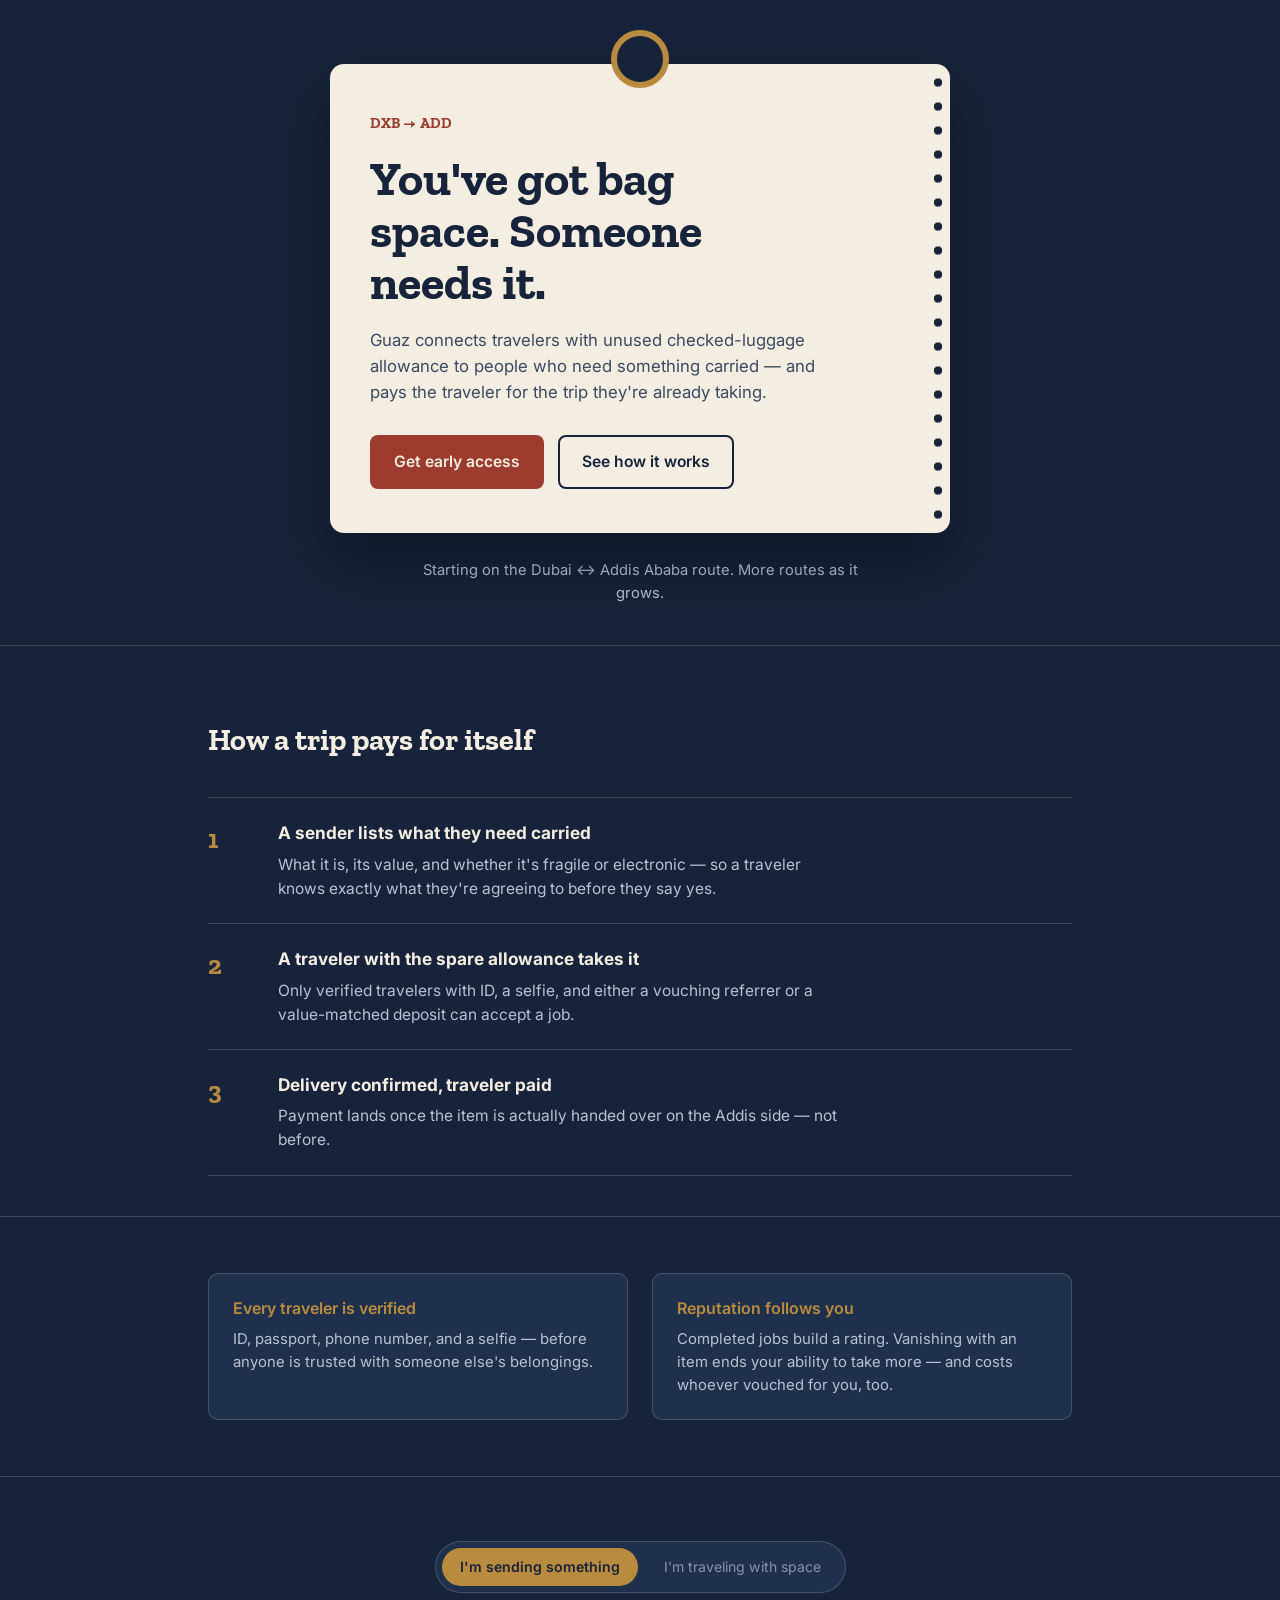
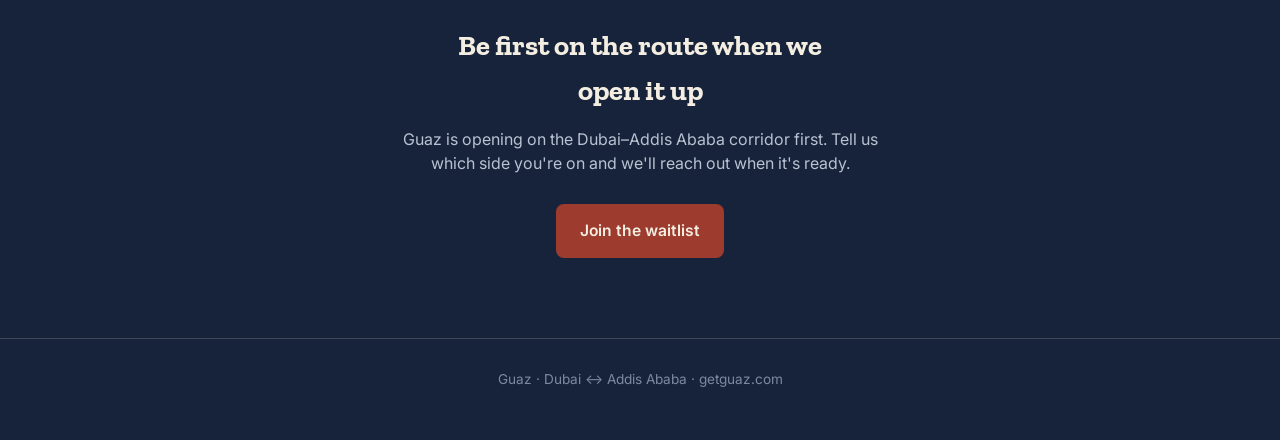
==== index.html @ c7fda797 "Add Guaz landing page" ====
<!DOCTYPE html>
<html lang="en">
<head>
<meta charset="UTF-8">
<meta name="viewport" content="width=device-width, initial-scale=1, viewport-fit=cover">
<title>Guaz — carry for someone, get paid for it</title>
<style>
  @import url('https://fonts.googleapis.com/css2?family=Zilla+Slab:wght@500;700&family=Inter:wght@400;500;600&display=swap');

  :root{
    --navy:#17233A;
    --navy-2:#1F304C;
    --cream:#F3EEE1;
    --brass:#B98B3E;
    --red:#9C3B2E;
    --line: rgba(243,238,225,0.18);
  }
  *{box-sizing:border-box; margin:0; padding:0;}
  html{scroll-padding-top: env(safe-area-inset-top,0px);}
  body{
    background: var(--navy);
    color: var(--cream);
    font-family: 'Inter', sans-serif;
    padding-top: env(safe-area-inset-top,0px);
    padding-bottom: env(safe-area-inset-bottom,0px);
    line-height: 1.55;
  }
  h1,h2,.tag-route{ font-family:'Zilla Slab', serif; }
  .wrap{ max-width: 920px; margin:0 auto; padding: 0 28px; }

  /* HERO — luggage tag */
  header.hero{ padding: 64px 0 40px; }
  .tag{
    background: var(--cream);
    color: var(--navy);
    border-radius: 14px;
    position: relative;
    padding: 48px 40px 44px;
    max-width: 620px;
    margin: 0 auto;
    box-shadow: 0 30px 60px rgba(0,0,0,0.35);
  }
  .tag::before{ /* string loop */
    content:"";
    position:absolute;
    top:-34px; left:50%;
    transform: translateX(-50%);
    width:46px; height:46px;
    border: 6px solid var(--brass);
    border-radius:50%;
    background: var(--navy);
  }
  .tag::after{ /* punch hole */
    content:"";
    position:absolute;
    top:-14px; left:50%;
    transform: translateX(-50%);
    width:14px; height:14px;
    border-radius:50%;
    background: var(--navy);
  }
  .perf{
    position:absolute; top:0; bottom:0; right:-1px;
    width:26px;
    background-image: radial-gradient(circle, var(--navy) 4px, transparent 4.5px);
    background-size: 26px 24px;
    background-position: center;
  }
  .tag-route{
    font-size: 15px;
    letter-spacing: 0.04em;
    color: var(--red);
    font-weight: 700;
    margin-bottom: 18px;
  }
  .tag h1{
    font-size: clamp(2.1rem, 5vw, 3rem);
    font-weight: 700;
    line-height: 1.08;
    max-width: 15ch;
  }
  .tag p.sub{
    margin-top: 18px;
    font-size: 1.05rem;
    max-width: 42ch;
    color: #3B4A61;
  }
  .cta-row{
    display:flex; gap:14px; flex-wrap:wrap;
    margin-top: 30px;
  }
  .btn{
    display:inline-block;
    padding: 13px 22px;
    border-radius: 8px;
    font-weight:600;
    font-size: 0.98rem;
    text-decoration:none;
    border: 2px solid transparent;
  }
  .btn-primary{ background: var(--red); color: var(--cream); }
  .btn-secondary{ background:transparent; border-color: var(--navy); color: var(--navy); }
  .hero-note{
    text-align:center;
    max-width: 480px;
    margin: 26px auto 0;
    font-size: 0.92rem;
    color: #B9C2D2;
  }

  /* HOW IT WORKS */
  section.steps{ padding: 70px 0 40px; border-top: 1px solid var(--line); }
  section.steps h2{ font-size: 1.9rem; margin-bottom: 34px; max-width: 20ch; }
  .step-list{ display:flex; flex-direction:column; gap: 0; }
  .step{
    display:grid;
    grid-template-columns: 52px 1fr;
    gap: 18px;
    padding: 22px 0;
    border-top: 1px solid var(--line);
  }
  .step:last-child{ border-bottom: 1px solid var(--line); }
  .step .num{
    font-family:'Zilla Slab', serif;
    font-size: 1.6rem;
    color: var(--brass);
    font-weight:700;
  }
  .step h3{ font-size: 1.08rem; margin-bottom: 6px; }
  .step p{ color:#B9C2D2; font-size: 0.97rem; max-width: 56ch; }

  /* TRUST */
  section.trust{ padding: 56px 0; border-top: 1px solid var(--line); }
  .trust-grid{
    display:grid; grid-template-columns: 1fr 1fr; gap: 24px;
  }
  .trust-card{
    background: var(--navy-2);
    border: 1px solid var(--line);
    border-radius: 10px;
    padding: 22px 24px;
  }
  .trust-card h3{ font-size:1rem; margin-bottom:8px; color: var(--brass); font-family: 'Inter', sans-serif; font-weight:600; }
  .trust-card p{ font-size:0.93rem; color:#B9C2D2; }

  /* WAITLIST */
  section.join{
    padding: 64px 0 80px;
    border-top: 1px solid var(--line);
    text-align:center;
  }
  section.join h2{ font-size:1.8rem; max-width: 22ch; margin: 0 auto 14px; }
  section.join p{ color:#B9C2D2; max-width:48ch; margin:0 auto 28px; }
  .route-toggle{
    display:inline-flex; gap:8px; margin-bottom: 30px;
    background: var(--navy-2);
    padding: 6px; border-radius: 999px;
    border: 1px solid var(--line);
  }
  .route-toggle span{
    padding: 8px 18px; border-radius: 999px; font-size: 0.88rem; color:#8695AC;
  }
  .route-toggle span.active{ background: var(--brass); color: var(--navy); font-weight:600; }

  footer{
    padding: 30px 0 50px;
    text-align:center;
    color:#7C8AA0;
    font-size: 0.85rem;
    border-top: 1px solid var(--line);
  }

  @media (max-width: 620px){
    .trust-grid{ grid-template-columns: 1fr; }
    .tag{ padding: 40px 24px 36px; }
  }
</style>
</head>
<body>

<header class="hero">
  <div class="wrap">
    <div class="tag">
      <div class="perf"></div>
      <div class="tag-route">DXB &rarr; ADD</div>
      <h1>You've got bag space. Someone needs it.</h1>
      <p class="sub">Guaz connects travelers with unused checked-luggage allowance to people who need something carried — and pays the traveler for the trip they're already taking.</p>
      <div class="cta-row">
        <a class="btn btn-primary" href="mailto:hello@getguaz.com?subject=Guaz%20early%20access">Get early access</a>
        <a class="btn btn-secondary" href="#how">See how it works</a>
      </div>
    </div>
    <p class="hero-note">Starting on the Dubai &harr; Addis Ababa route. More routes as it grows.</p>
  </div>
</header>

<section class="steps" id="how">
  <div class="wrap">
    <h2>How a trip pays for itself</h2>
    <div class="step-list">
      <div class="step">
        <div class="num">1</div>
        <div>
          <h3>A sender lists what they need carried</h3>
          <p>What it is, its value, and whether it's fragile or electronic — so a traveler knows exactly what they're agreeing to before they say yes.</p>
        </div>
      </div>
      <div class="step">
        <div class="num">2</div>
        <div>
          <h3>A traveler with the spare allowance takes it</h3>
          <p>Only verified travelers with ID, a selfie, and either a vouching referrer or a value-matched deposit can accept a job.</p>
        </div>
      </div>
      <div class="step">
        <div class="num">3</div>
        <div>
          <h3>Delivery confirmed, traveler paid</h3>
          <p>Payment lands once the item is actually handed over on the Addis side — not before.</p>
        </div>
      </div>
    </div>
  </div>
</section>

<section class="trust">
  <div class="wrap">
    <div class="trust-grid">
      <div class="trust-card">
        <h3>Every traveler is verified</h3>
        <p>ID, passport, phone number, and a selfie — before anyone is trusted with someone else's belongings.</p>
      </div>
      <div class="trust-card">
        <h3>Reputation follows you</h3>
        <p>Completed jobs build a rating. Vanishing with an item ends your ability to take more — and costs whoever vouched for you, too.</p>
      </div>
    </div>
  </div>
</section>

<section class="join">
  <div class="wrap">
    <div class="route-toggle">
      <span class="active">I'm sending something</span>
      <span>I'm traveling with space</span>
    </div>
    <h2>Be first on the route when we open it up</h2>
    <p>Guaz is opening on the Dubai&ndash;Addis Ababa corridor first. Tell us which side you're on and we'll reach out when it's ready.</p>
    <a class="btn btn-primary" href="mailto:hello@getguaz.com?subject=Guaz%20waitlist&body=I'm%20a%20(sender%20/%20traveler)%20on%20the%20Dubai-Addis%20route.">Join the waitlist</a>
  </div>
</section>

<footer>
  Guaz &middot; Dubai &harr; Addis Ababa &middot; getguaz.com
</footer>

</body>
</html>
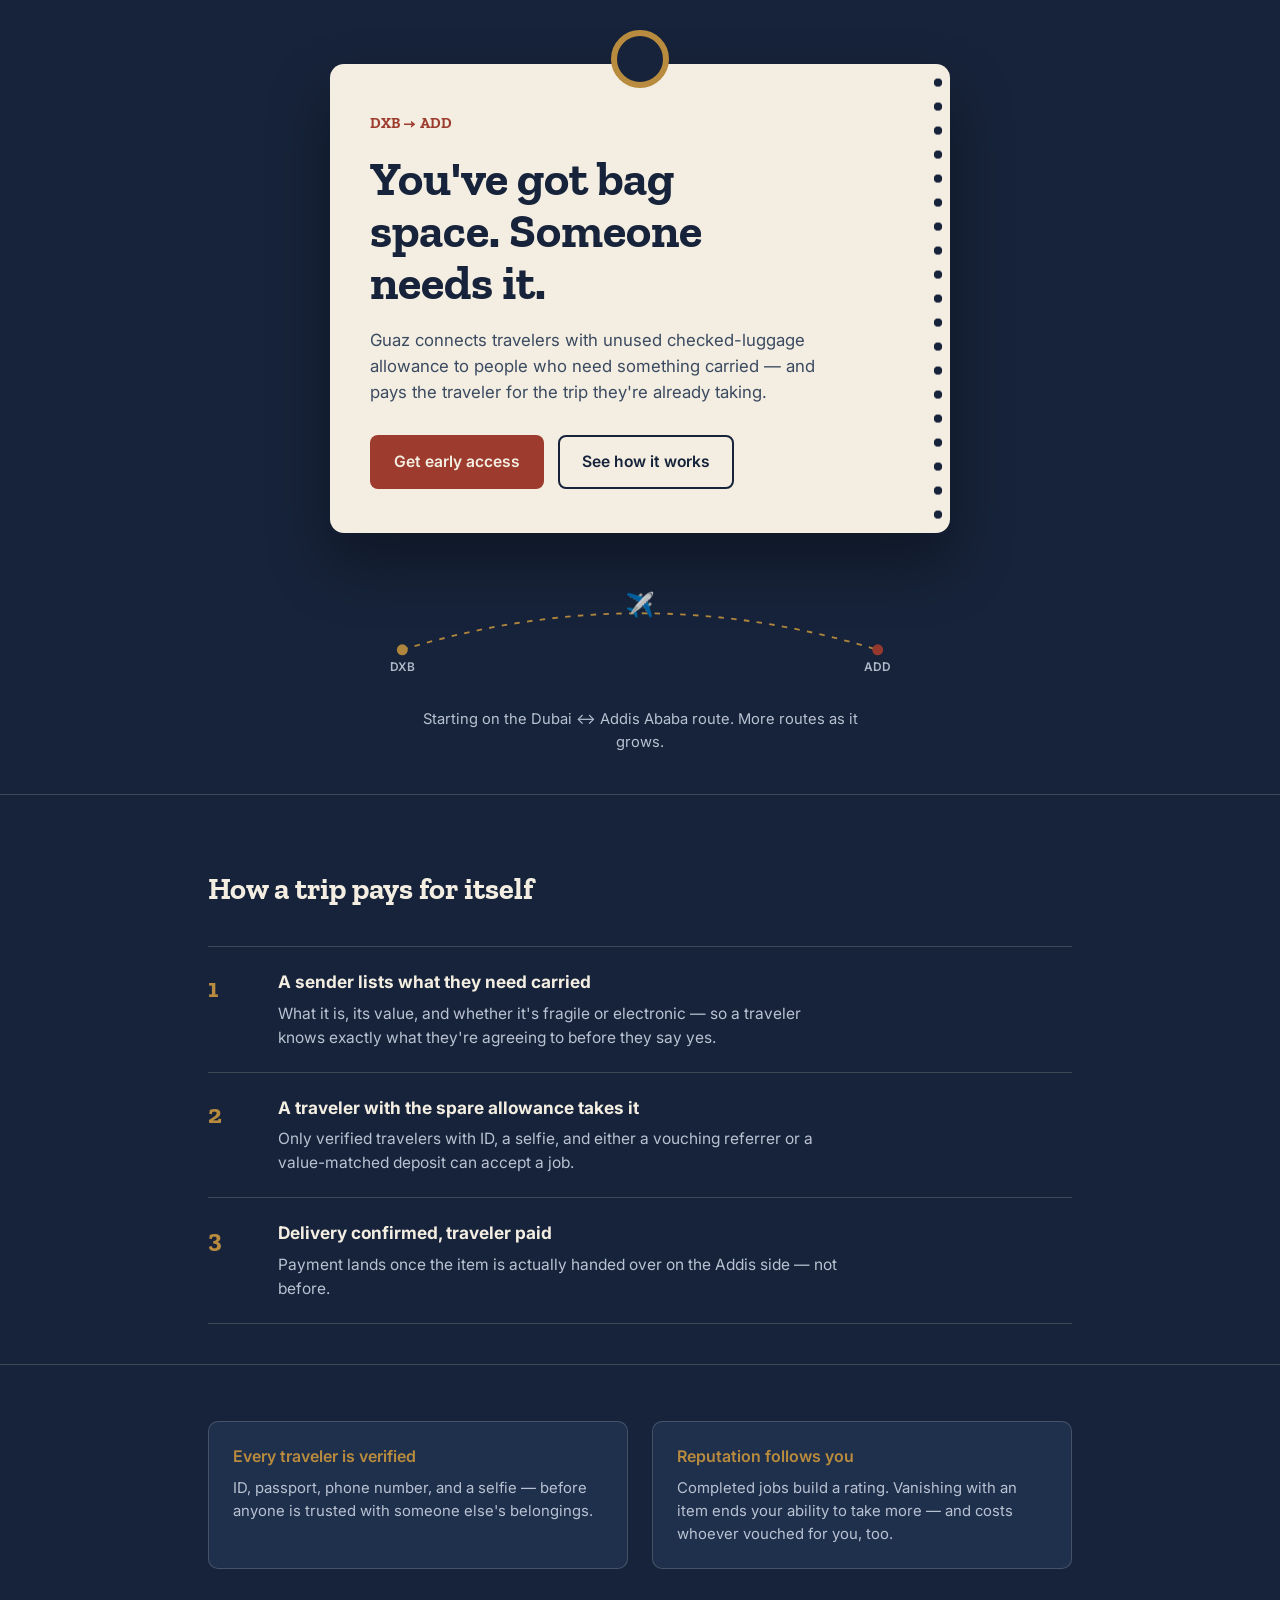
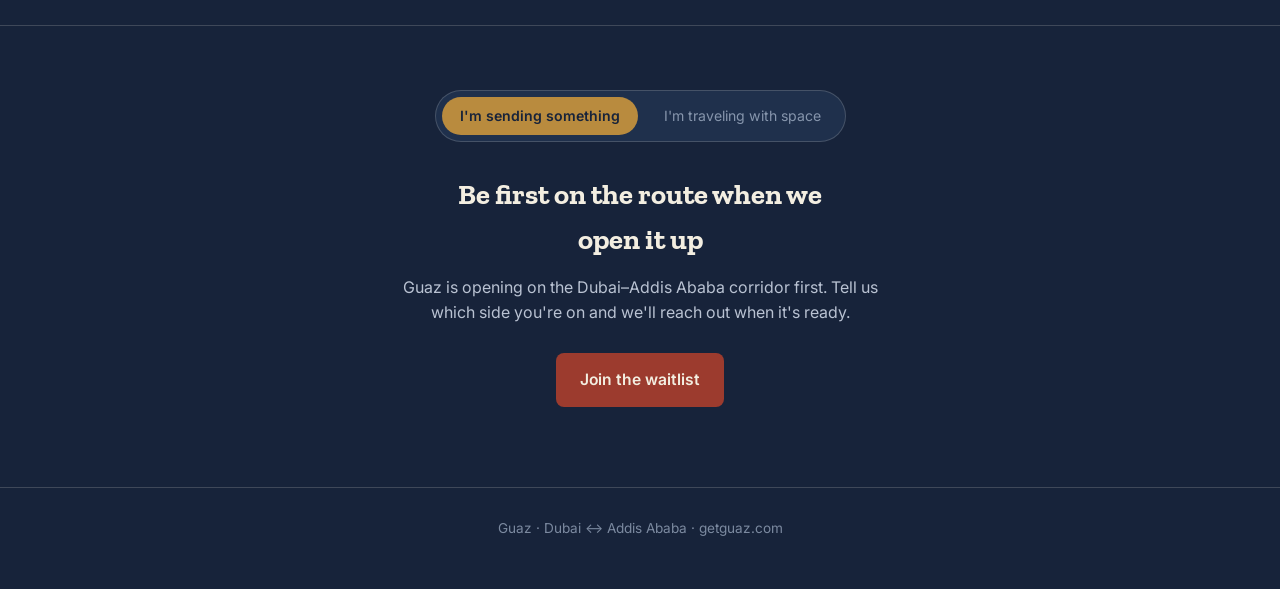
==== commit fc7f5b5c: "Make role toggle functional, add flight-path graphic, tie CTA to selected role" ====
--- a/index.html
+++ b/index.html
@@ -159,8 +159,14 @@
   }
   .route-toggle span{
     padding: 8px 18px; border-radius: 999px; font-size: 0.88rem; color:#8695AC;
-  }
+    cursor: pointer; user-select: none; transition: background 0.15s, color 0.15s;
+  }
+  .route-toggle span:hover{ color: var(--cream); }
   .route-toggle span.active{ background: var(--brass); color: var(--navy); font-weight:600; }
+
+  /* FLIGHT PATH */
+  .flight-path{ max-width: 640px; margin: 30px auto 0; opacity: 0.95; }
+  .flight-path svg{ width: 100%; height: auto; display:block; }
 
   footer{
     padding: 30px 0 50px;
@@ -190,6 +196,16 @@
         <a class="btn btn-secondary" href="#how">See how it works</a>
       </div>
     </div>
+    <div class="flight-path" aria-hidden="true">
+      <svg viewBox="0 0 700 130" xmlns="http://www.w3.org/2000/svg">
+        <path d="M90,95 Q350,15 610,95" fill="none" stroke="var(--brass)" stroke-width="2" stroke-dasharray="6 8"/>
+        <circle cx="90" cy="95" r="6" fill="var(--brass)"/>
+        <circle cx="610" cy="95" r="6" fill="var(--red)"/>
+        <text x="90" y="118" text-anchor="middle" font-size="13" fill="#B9C2D2" font-family="Inter, sans-serif" font-weight="600">DXB</text>
+        <text x="610" y="118" text-anchor="middle" font-size="13" fill="#B9C2D2" font-family="Inter, sans-serif" font-weight="600">ADD</text>
+        <text x="350" y="55" text-anchor="middle" font-size="26">&#9992;&#65039;</text>
+      </svg>
+    </div>
     <p class="hero-note">Starting on the Dubai &harr; Addis Ababa route. More routes as it grows.</p>
   </div>
 </header>
@@ -240,13 +256,13 @@
 
 <section class="join">
   <div class="wrap">
-    <div class="route-toggle">
-      <span class="active">I'm sending something</span>
-      <span>I'm traveling with space</span>
+    <div class="route-toggle" role="group" aria-label="Which side are you on">
+      <span class="active" id="opt-sender" role="button" tabindex="0">I'm sending something</span>
+      <span id="opt-traveler" role="button" tabindex="0">I'm traveling with space</span>
     </div>
     <h2>Be first on the route when we open it up</h2>
     <p>Guaz is opening on the Dubai&ndash;Addis Ababa corridor first. Tell us which side you're on and we'll reach out when it's ready.</p>
-    <a class="btn btn-primary" href="mailto:hello@getguaz.com?subject=Guaz%20waitlist&body=I'm%20a%20(sender%20/%20traveler)%20on%20the%20Dubai-Addis%20route.">Join the waitlist</a>
+    <a class="btn btn-primary" id="waitlist-cta" href="mailto:hello@getguaz.com?subject=Guaz%20waitlist%20-%20sender&body=I'm%20sending%20something%20on%20the%20Dubai-Addis%20route.">Join the waitlist</a>
   </div>
 </section>
 
@@ -254,5 +270,29 @@
   Guaz &middot; Dubai &harr; Addis Ababa &middot; getguaz.com
 </footer>
 
+<script>
+(function(){
+  var senderBtn = document.getElementById('opt-sender');
+  var travelerBtn = document.getElementById('opt-traveler');
+  var cta = document.getElementById('waitlist-cta');
+  function setRole(role){
+    if(role === 'sender'){
+      senderBtn.classList.add('active'); travelerBtn.classList.remove('active');
+      cta.href = "mailto:hello@getguaz.com?subject=Guaz%20waitlist%20-%20sender&body=I'm%20sending%20something%20on%20the%20Dubai-Addis%20route.";
+    } else {
+      travelerBtn.classList.add('active'); senderBtn.classList.remove('active');
+      cta.href = "mailto:hello@getguaz.com?subject=Guaz%20waitlist%20-%20traveler&body=I'm%20traveling%20with%20spare%20luggage%20space%20on%20the%20Dubai-Addis%20route.";
+    }
+  }
+  senderBtn.addEventListener('click', function(){ setRole('sender'); });
+  travelerBtn.addEventListener('click', function(){ setRole('traveler'); });
+  [senderBtn, travelerBtn].forEach(function(el, i){
+    el.addEventListener('keydown', function(e){
+      if(e.key === 'Enter' || e.key === ' '){ e.preventDefault(); setRole(i === 0 ? 'sender' : 'traveler'); }
+    });
+  });
+})();
+</script>
+
 </body>
 </html>
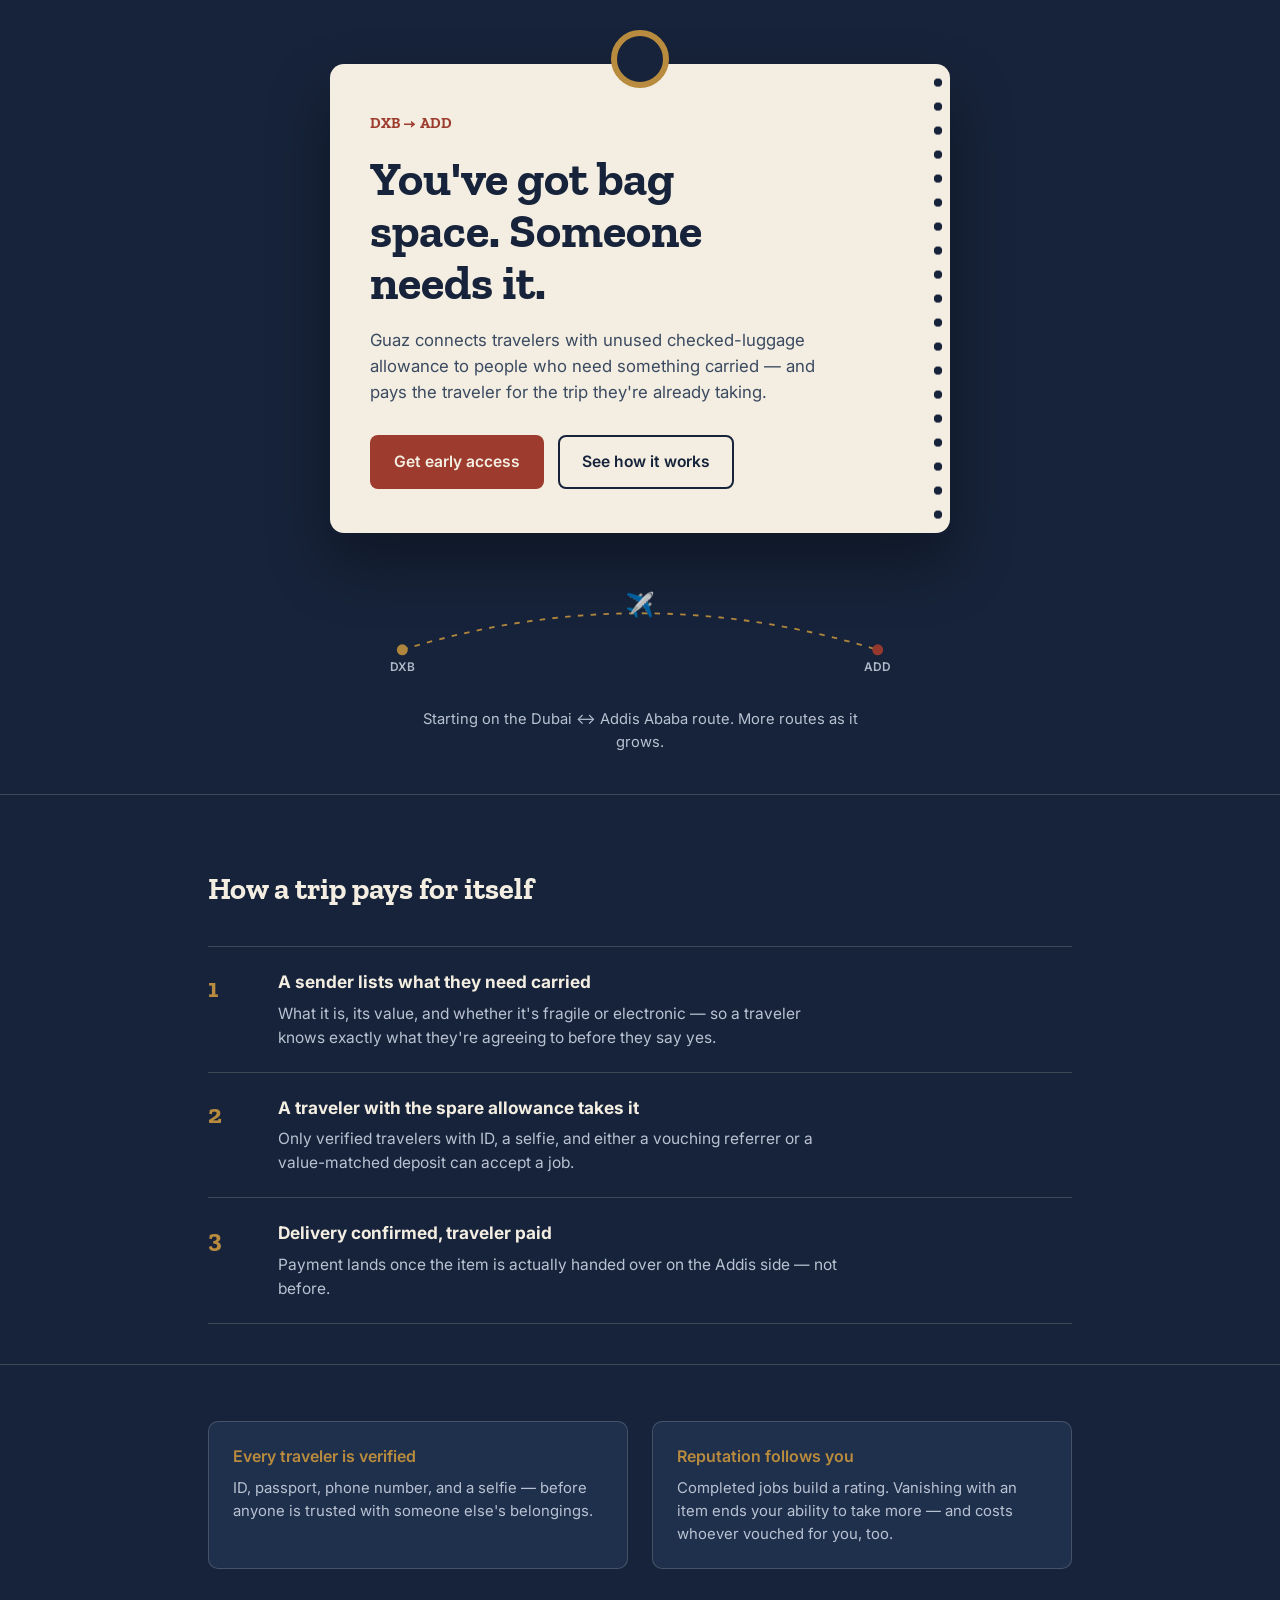
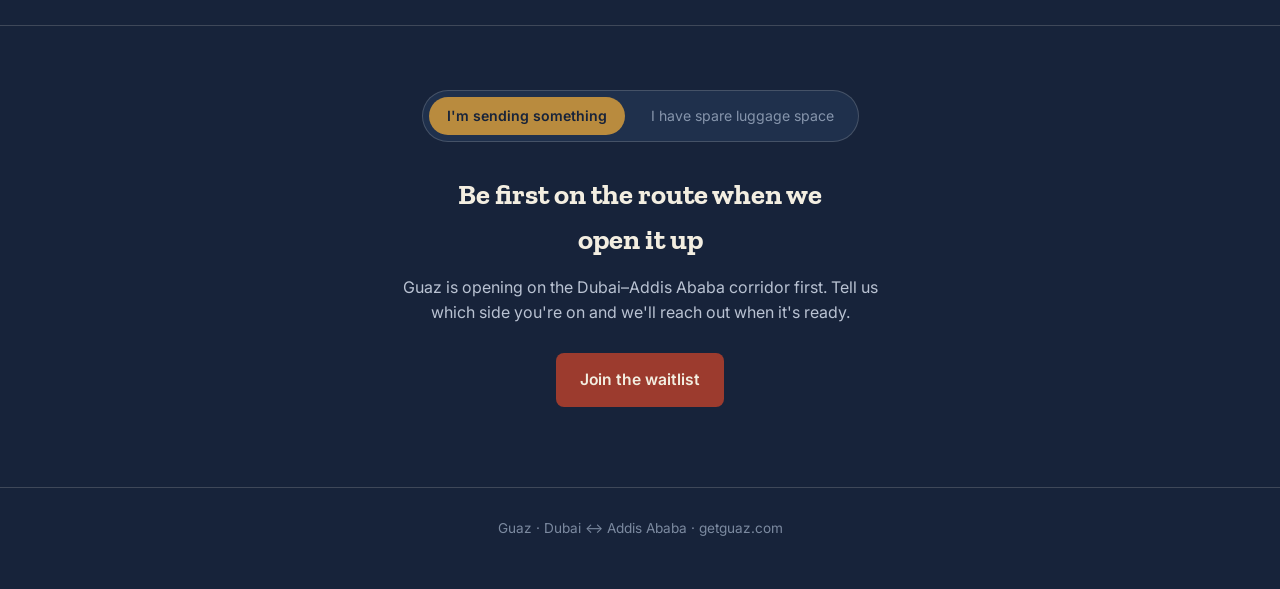
==== commit 7394dd6f: "Update toggle phrasing: sender/traveler labels" ====
--- a/index.html
+++ b/index.html
@@ -258,7 +258,7 @@
   <div class="wrap">
     <div class="route-toggle" role="group" aria-label="Which side are you on">
       <span class="active" id="opt-sender" role="button" tabindex="0">I'm sending something</span>
-      <span id="opt-traveler" role="button" tabindex="0">I'm traveling with space</span>
+      <span id="opt-traveler" role="button" tabindex="0">I have spare luggage space</span>
     </div>
     <h2>Be first on the route when we open it up</h2>
     <p>Guaz is opening on the Dubai&ndash;Addis Ababa corridor first. Tell us which side you're on and we'll reach out when it's ready.</p>
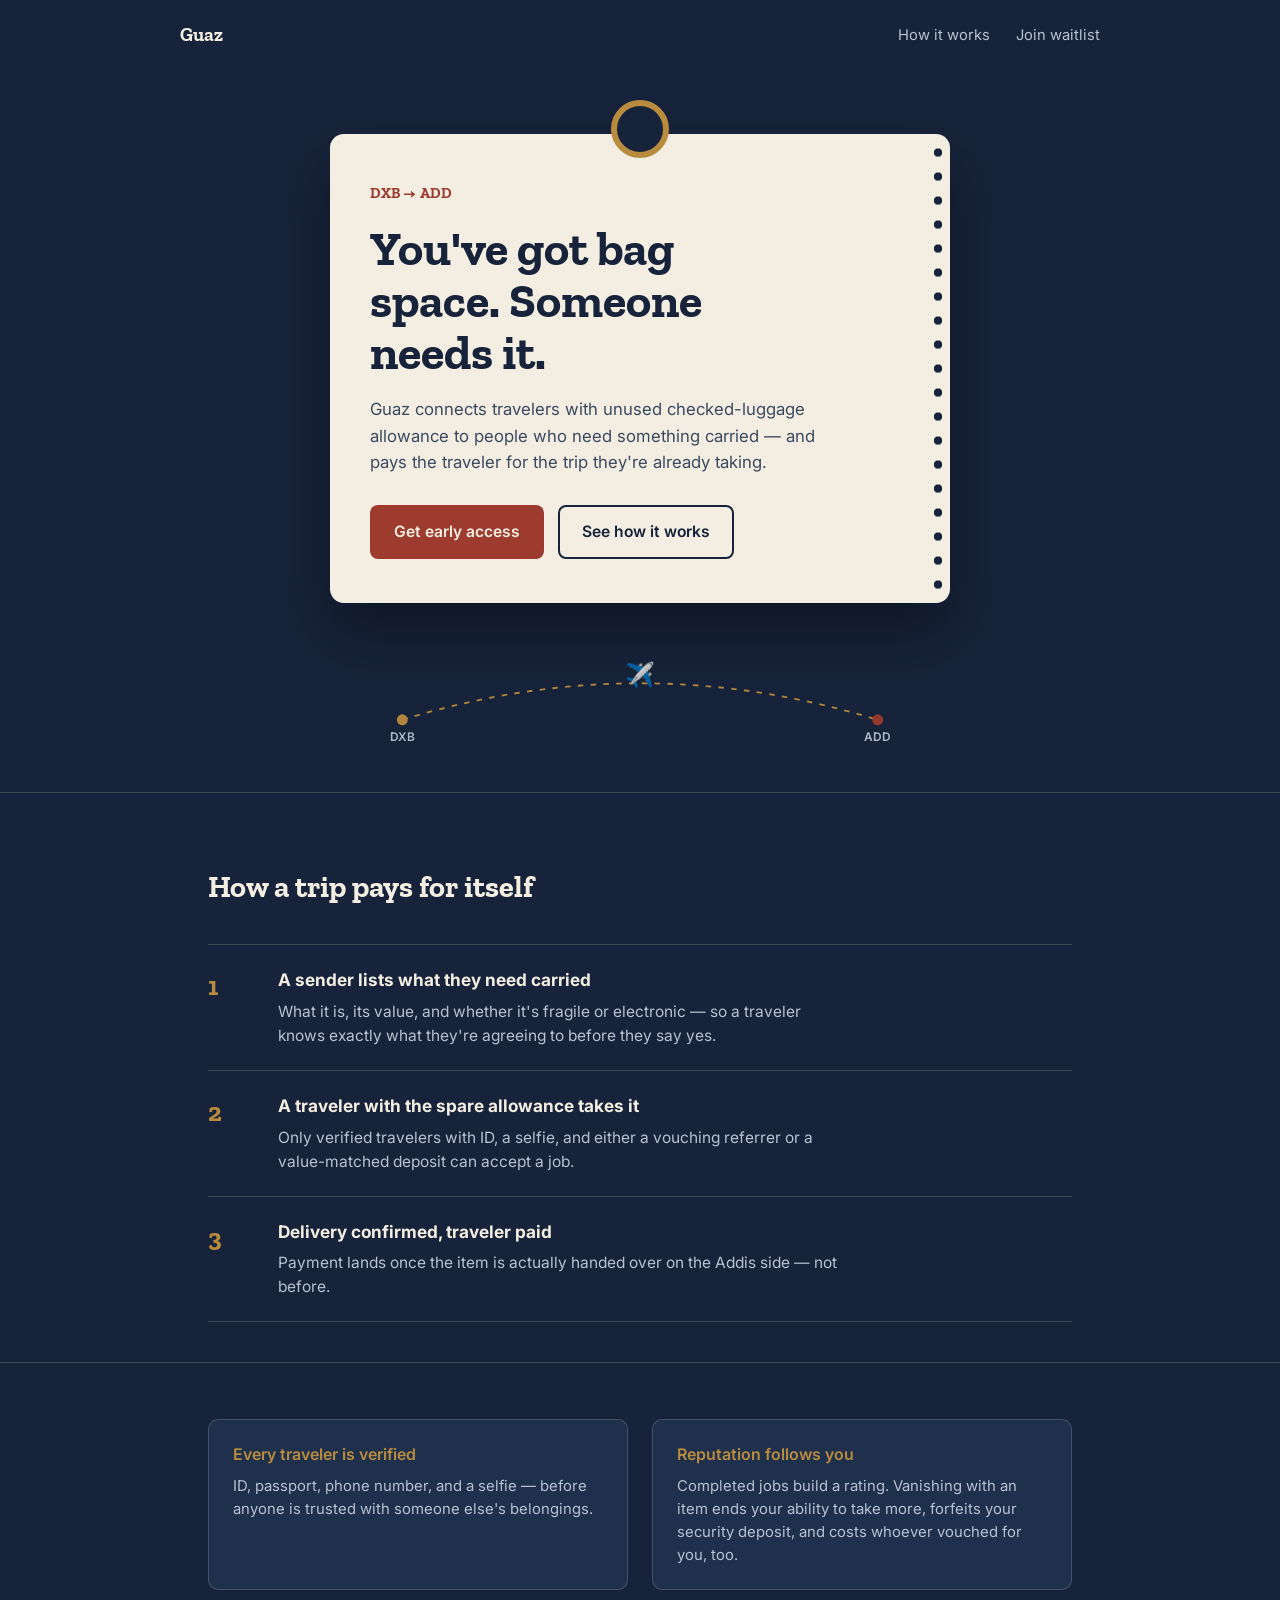
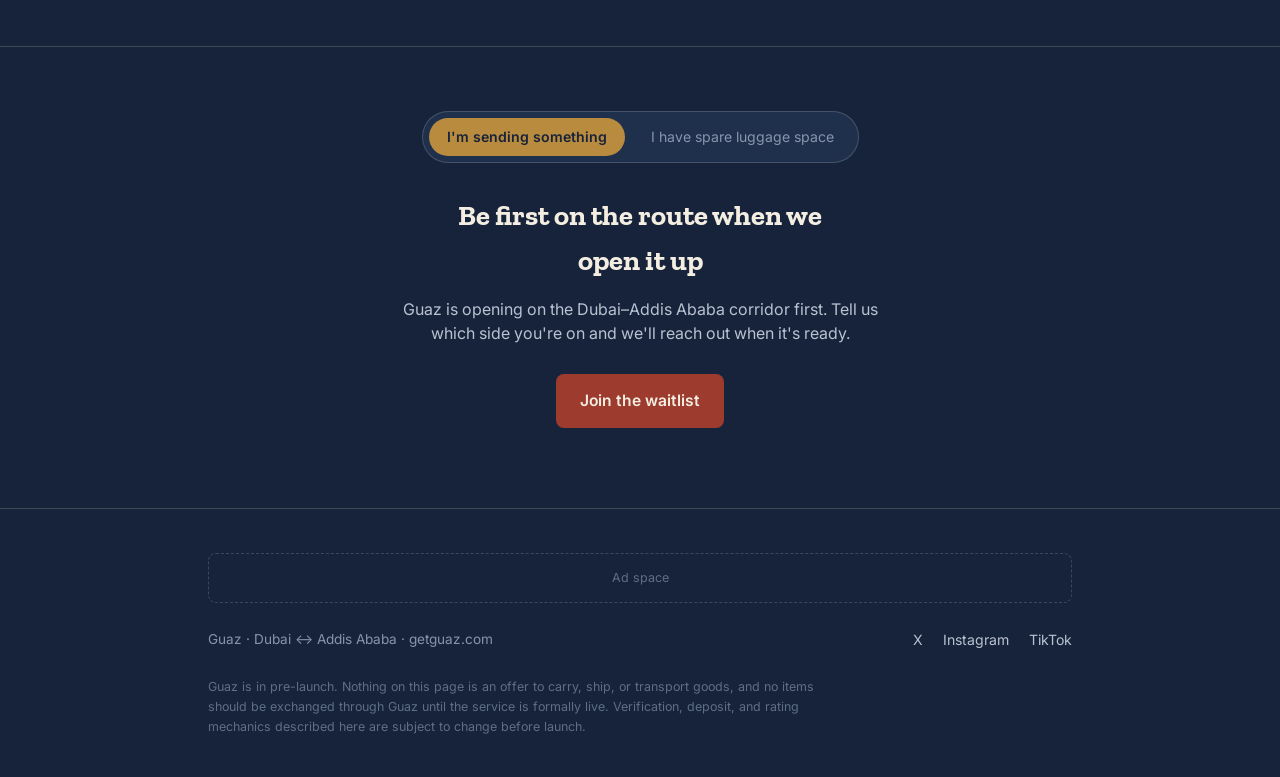
==== commit 59fef24e: "Add header nav and footer (disclaimer, ad slot, social links); remove route line; add deposit-forfei" ====
--- a/index.html
+++ b/index.html
@@ -168,12 +168,41 @@
   .flight-path{ max-width: 640px; margin: 30px auto 0; opacity: 0.95; }
   .flight-path svg{ width: 100%; height: auto; display:block; }
 
-  footer{
-    padding: 30px 0 50px;
+  .site-nav{
+    display:flex; align-items:center; justify-content:space-between;
+    padding: 20px 0;
+  }
+  .site-nav .brand{ font-family:'Zilla Slab', serif; font-weight:700; font-size:1.2rem; color: var(--cream); }
+  .site-nav a{ color:#B9C2D2; text-decoration:none; font-size:0.92rem; margin-left:22px; }
+  .site-nav a:hover{ color: var(--cream); }
+
+  footer.site-footer{
+    padding: 44px 0 40px;
+    border-top: 1px solid var(--line);
+    color:#8695AC;
+    font-size: 0.85rem;
+  }
+  .footer-grid{
+    display:flex; justify-content:space-between; flex-wrap:wrap; gap:24px;
+    margin-bottom: 26px;
+  }
+  .footer-social a{ color:#B9C2D2; text-decoration:none; margin-left:16px; font-size:0.88rem; }
+  .footer-social a:first-child{ margin-left:0; }
+  .footer-social a:hover{ color: var(--cream); }
+  .ad-slot{
+    border: 1px dashed var(--line);
+    border-radius: 8px;
+    padding: 14px;
     text-align:center;
-    color:#7C8AA0;
-    font-size: 0.85rem;
-    border-top: 1px solid var(--line);
+    font-size: 0.78rem;
+    color:#5F6E85;
+    margin-bottom: 26px;
+  }
+  .footer-disclaimer{
+    font-size: 0.78rem;
+    color:#5F6E85;
+    max-width: 640px;
+    line-height:1.6;
   }
 
   @media (max-width: 620px){
@@ -183,6 +212,14 @@
 </style>
 </head>
 <body>
+
+<nav class="site-nav wrap">
+  <span class="brand">Guaz</span>
+  <div>
+    <a href="#how">How it works</a>
+    <a href="#join">Join waitlist</a>
+  </div>
+</nav>
 
 <header class="hero">
   <div class="wrap">
@@ -206,7 +243,6 @@
         <text x="350" y="55" text-anchor="middle" font-size="26">&#9992;&#65039;</text>
       </svg>
     </div>
-    <p class="hero-note">Starting on the Dubai &harr; Addis Ababa route. More routes as it grows.</p>
   </div>
 </header>
 
@@ -248,13 +284,13 @@
       </div>
       <div class="trust-card">
         <h3>Reputation follows you</h3>
-        <p>Completed jobs build a rating. Vanishing with an item ends your ability to take more — and costs whoever vouched for you, too.</p>
+        <p>Completed jobs build a rating. Vanishing with an item ends your ability to take more, forfeits your security deposit, and costs whoever vouched for you, too.</p>
       </div>
     </div>
   </div>
 </section>
 
-<section class="join">
+<section class="join" id="join">
   <div class="wrap">
     <div class="route-toggle" role="group" aria-label="Which side are you on">
       <span class="active" id="opt-sender" role="button" tabindex="0">I'm sending something</span>
@@ -266,8 +302,19 @@
   </div>
 </section>
 
-<footer>
-  Guaz &middot; Dubai &harr; Addis Ababa &middot; getguaz.com
+<footer class="site-footer">
+  <div class="wrap">
+    <div class="ad-slot">Ad space</div>
+    <div class="footer-grid">
+      <span>Guaz &middot; Dubai &harr; Addis Ababa &middot; getguaz.com</span>
+      <div class="footer-social">
+        <a href="#">X</a>
+        <a href="#">Instagram</a>
+        <a href="#">TikTok</a>
+      </div>
+    </div>
+    <p class="footer-disclaimer">Guaz is in pre-launch. Nothing on this page is an offer to carry, ship, or transport goods, and no items should be exchanged through Guaz until the service is formally live. Verification, deposit, and rating mechanics described here are subject to change before launch.</p>
+  </div>
 </footer>
 
 <script>
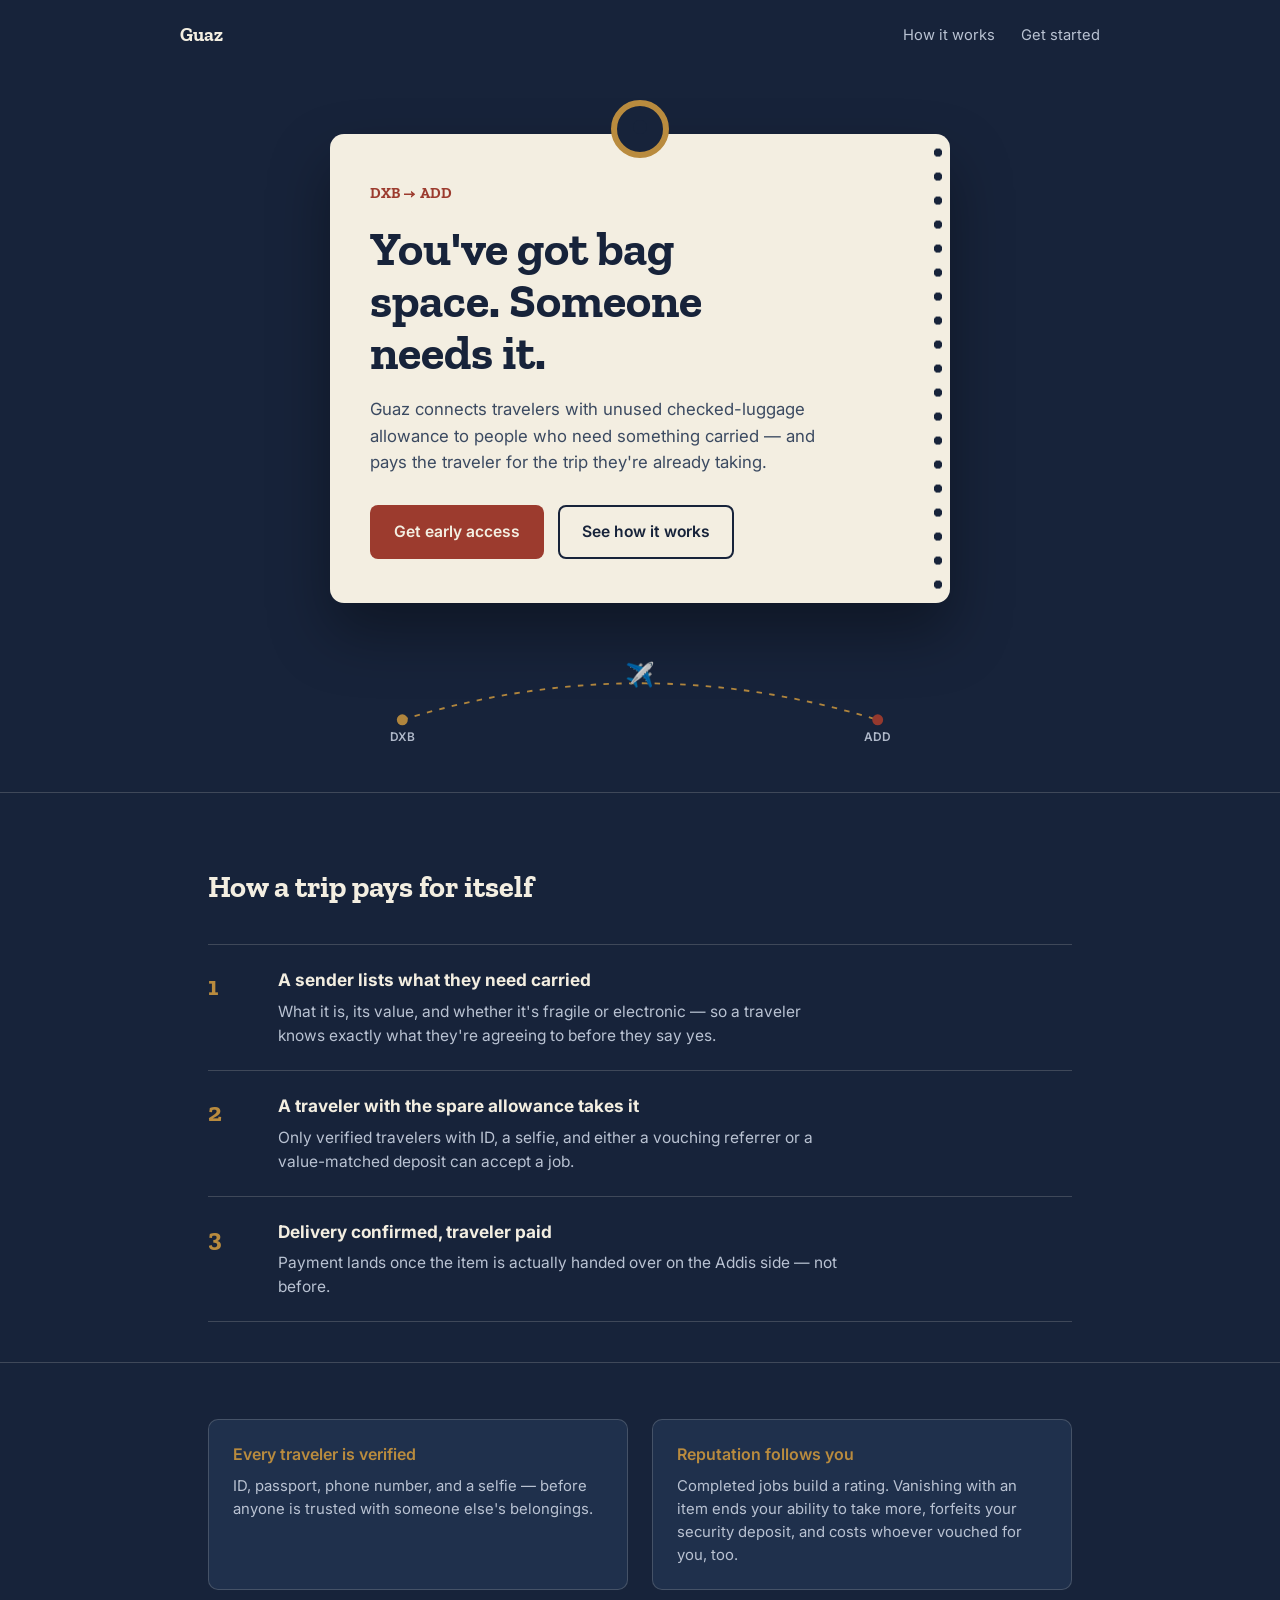
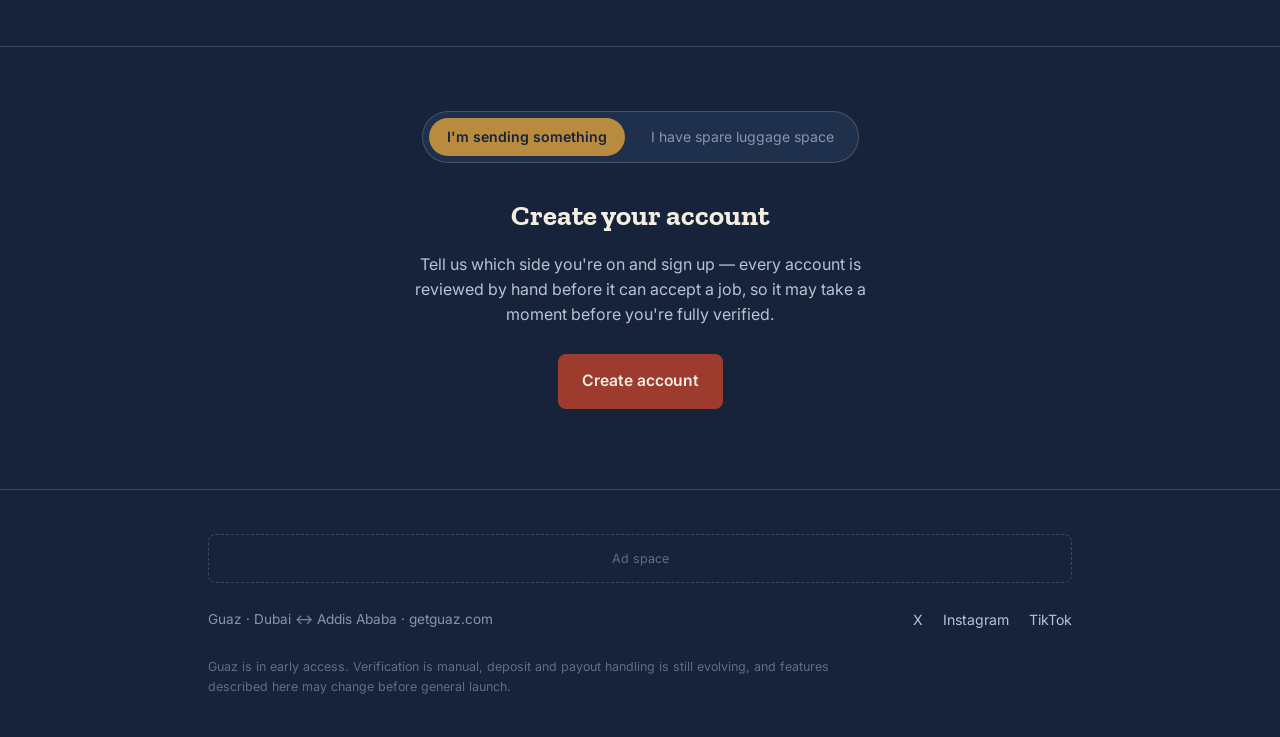
==== commit f4400966: "Host the Shanta web app at /app/, point landing page CTAs to real signup instead of email waitlist" ====
--- a/index.html
+++ b/index.html
@@ -217,7 +217,7 @@
   <span class="brand">Guaz</span>
   <div>
     <a href="#how">How it works</a>
-    <a href="#join">Join waitlist</a>
+    <a href="#join">Get started</a>
   </div>
 </nav>
 
@@ -229,7 +229,7 @@
       <h1>You've got bag space. Someone needs it.</h1>
       <p class="sub">Guaz connects travelers with unused checked-luggage allowance to people who need something carried — and pays the traveler for the trip they're already taking.</p>
       <div class="cta-row">
-        <a class="btn btn-primary" href="mailto:hello@getguaz.com?subject=Guaz%20early%20access">Get early access</a>
+        <a class="btn btn-primary" href="https://getguaz.com/app/">Get early access</a>
         <a class="btn btn-secondary" href="#how">See how it works</a>
       </div>
     </div>
@@ -296,9 +296,9 @@
       <span class="active" id="opt-sender" role="button" tabindex="0">I'm sending something</span>
       <span id="opt-traveler" role="button" tabindex="0">I have spare luggage space</span>
     </div>
-    <h2>Be first on the route when we open it up</h2>
-    <p>Guaz is opening on the Dubai&ndash;Addis Ababa corridor first. Tell us which side you're on and we'll reach out when it's ready.</p>
-    <a class="btn btn-primary" id="waitlist-cta" href="mailto:hello@getguaz.com?subject=Guaz%20waitlist%20-%20sender&body=I'm%20sending%20something%20on%20the%20Dubai-Addis%20route.">Join the waitlist</a>
+    <h2>Create your account</h2>
+    <p>Tell us which side you're on and sign up — every account is reviewed by hand before it can accept a job, so it may take a moment before you're fully verified.</p>
+    <a class="btn btn-primary" id="waitlist-cta" href="https://getguaz.com/app/">Create account</a>
   </div>
 </section>
 
@@ -313,7 +313,7 @@
         <a href="#">TikTok</a>
       </div>
     </div>
-    <p class="footer-disclaimer">Guaz is in pre-launch. Nothing on this page is an offer to carry, ship, or transport goods, and no items should be exchanged through Guaz until the service is formally live. Verification, deposit, and rating mechanics described here are subject to change before launch.</p>
+    <p class="footer-disclaimer">Guaz is in early access. Verification is manual, deposit and payout handling is still evolving, and features described here may change before general launch.</p>
   </div>
 </footer>
 
@@ -321,14 +321,11 @@
 (function(){
   var senderBtn = document.getElementById('opt-sender');
   var travelerBtn = document.getElementById('opt-traveler');
-  var cta = document.getElementById('waitlist-cta');
   function setRole(role){
     if(role === 'sender'){
       senderBtn.classList.add('active'); travelerBtn.classList.remove('active');
-      cta.href = "mailto:hello@getguaz.com?subject=Guaz%20waitlist%20-%20sender&body=I'm%20sending%20something%20on%20the%20Dubai-Addis%20route.";
     } else {
       travelerBtn.classList.add('active'); senderBtn.classList.remove('active');
-      cta.href = "mailto:hello@getguaz.com?subject=Guaz%20waitlist%20-%20traveler&body=I'm%20traveling%20with%20spare%20luggage%20space%20on%20the%20Dubai-Addis%20route.";
     }
   }
   senderBtn.addEventListener('click', function(){ setRole('sender'); });
